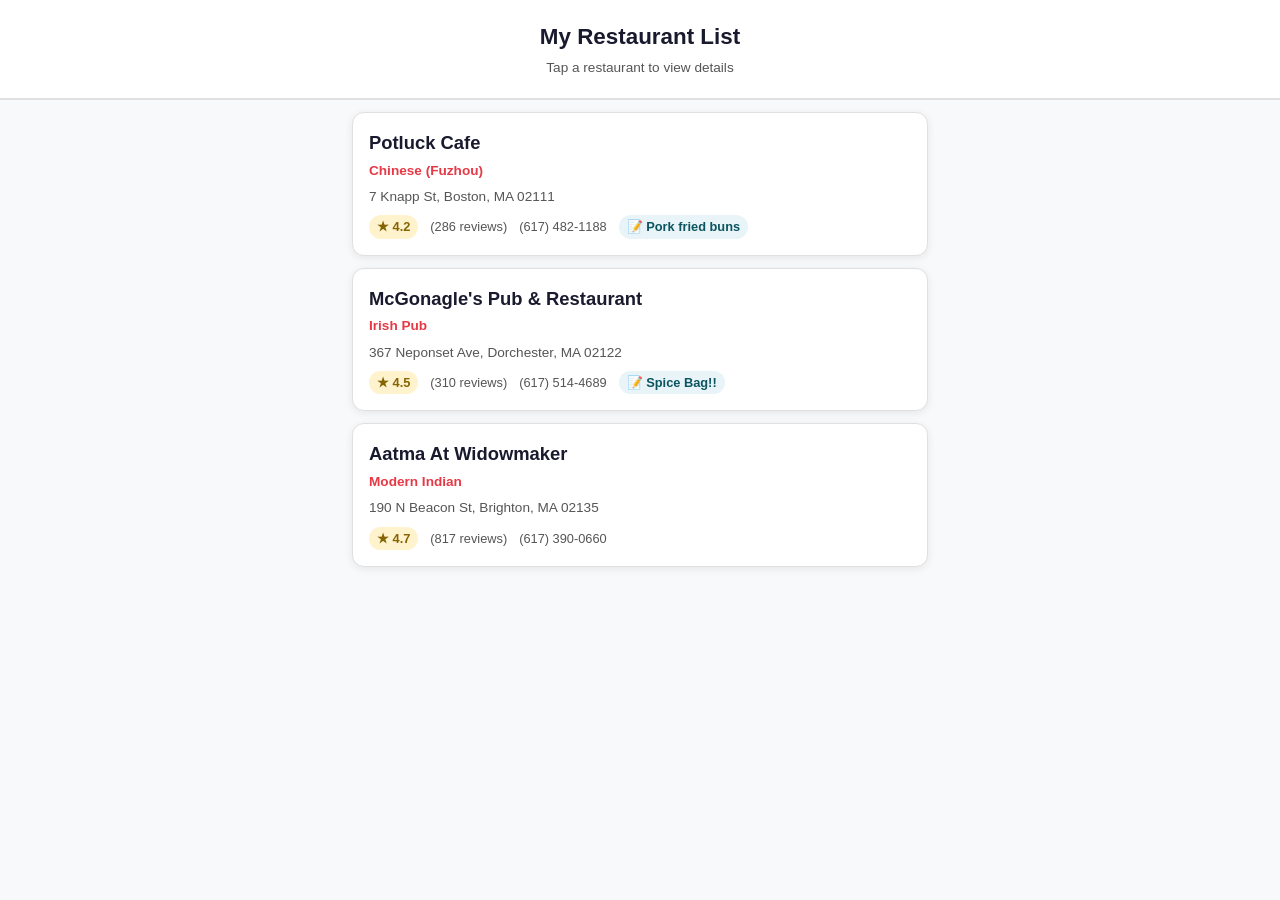
==== preview.html @ 77246dd3 "Update preview.html maps URLs to CID-based format" ====
<!DOCTYPE html>
<html lang="en">
<head>
  <meta charset="UTF-8">
  <meta name="viewport" content="width=device-width, initial-scale=1.0">
  <title>My Restaurant List — Preview</title>
  <style>
    :root {
      --bg: #f8f9fa;
      --card-bg: #ffffff;
      --text: #1a1a2e;
      --text-secondary: #555;
      --accent: #e63946;
      --accent-light: #ffd6d9;
      --border: #e0e0e0;
      --rating-bg: #fff3cd;
      --tag-bg: #e8f4f8;
      --shadow: 0 2px 8px rgba(0,0,0,0.08);
    }
    * { margin: 0; padding: 0; box-sizing: border-box; }
    body { font-family: -apple-system, BlinkMacSystemFont, 'Segoe UI', Roboto, sans-serif; background: var(--bg); color: var(--text); line-height: 1.5; }
    header { background: var(--card-bg); padding: 20px 16px; text-align: center; border-bottom: 2px solid var(--border); position: sticky; top: 0; z-index: 100; }
    header h1 { font-size: 1.4rem; font-weight: 700; }
    #subtitle { font-size: 0.85rem; color: var(--text-secondary); margin-top: 4px; }
    main { padding: 12px; max-width: 600px; margin: 0 auto; }
    .restaurant-card { background: var(--card-bg); border-radius: 12px; padding: 16px; margin-bottom: 12px; box-shadow: var(--shadow); cursor: pointer; border: 1px solid var(--border); }
    .restaurant-card:active { transform: scale(0.98); }
    .restaurant-card .name { font-size: 1.15rem; font-weight: 700; margin-bottom: 4px; }
    .restaurant-card .cuisine { font-size: 0.85rem; color: var(--accent); font-weight: 600; margin-bottom: 6px; }
    .restaurant-card .address { font-size: 0.85rem; color: var(--text-secondary); margin-bottom: 8px; }
    .restaurant-card .meta { display: flex; gap: 12px; flex-wrap: wrap; align-items: center; }
    .rating { background: var(--rating-bg); color: #856404; font-size: 0.8rem; font-weight: 700; padding: 2px 8px; border-radius: 20px; }
    .review-count { font-size: 0.8rem; color: var(--text-secondary); }
    .phone { font-size: 0.8rem; color: var(--text-secondary); }
    .user-note { background: var(--tag-bg); color: #0c5460; font-size: 0.8rem; font-weight: 600; padding: 2px 8px; border-radius: 20px; }
    .detail-view { background: var(--card-bg); border-radius: 12px; padding: 16px; box-shadow: var(--shadow); border: 1px solid var(--border); }
    .detail-header { display: flex; justify-content: space-between; align-items: flex-start; margin-bottom: 12px; }
    .detail-header h2 { font-size: 1.2rem; font-weight: 700; flex: 1; }
    .back-btn { background: var(--accent); color: white; border: none; padding: 6px 14px; border-radius: 20px; font-size: 0.85rem; font-weight: 600; cursor: pointer; margin-left: 10px; }
    .detail-info { margin-bottom: 16px; padding-bottom: 12px; border-bottom: 1px solid var(--border); }
    .detail-info p { font-size: 0.9rem; margin-bottom: 6px; }
    .detail-info .label { font-weight: 600; }
    .detail-info .value { color: var(--text-secondary); }
    .hours-grid { display: grid; grid-template-columns: auto 1fr; gap: 2px 12px; font-size: 0.85rem; margin-bottom: 12px; }
    .hours-grid .day { font-weight: 600; }
    .hours-grid .time { color: var(--text-secondary); }
    .hours-grid .closed { color: var(--accent); font-weight: 600; }
    .user-note-detail { background: var(--tag-bg); border-left: 3px solid #0c5460; padding: 10px 14px; border-radius: 0 8px 8px 0; margin-bottom: 16px; font-size: 0.9rem; color: #0c5460; }
    .map-link { display: inline-block; background: var(--accent); color: white; text-decoration: none; padding: 10px 20px; border-radius: 25px; font-size: 0.9rem; font-weight: 600; margin-bottom: 16px; text-align: center; width: 100%; }
    .menu-section { margin-bottom: 20px; }
    .menu-section-title { font-size: 1rem; font-weight: 700; color: var(--accent); padding-bottom: 6px; border-bottom: 2px solid var(--accent-light); margin-bottom: 10px; }
    .menu-item { padding: 10px 0; border-bottom: 1px solid var(--border); }
    .menu-item:last-child { border-bottom: none; }
    .menu-item-header { display: flex; justify-content: space-between; align-items: baseline; }
    .menu-item-name { font-weight: 600; font-size: 0.95rem; flex: 1; }
    .menu-item-price { font-weight: 700; font-size: 0.9rem; color: var(--accent); white-space: nowrap; margin-left: 12px; }
    .menu-item-notes { font-size: 0.82rem; color: var(--text-secondary); margin-top: 3px; font-style: italic; }
    .restaurant-notes { background: var(--tag-bg); padding: 12px 14px; border-radius: 8px; font-size: 0.9rem; color: #0c5460; margin-bottom: 16px; }
    .loading { text-align: center; padding: 40px; color: var(--text-secondary); }
  </style>
</head>
<body>
  <header>
    <h1>My Restaurant List</h1>
    <p id="subtitle">Tap a restaurant to view details</p>
  </header>
  <main id="app"></main>
  <script>
    const restaurants = [
      {
        name: "Potluck Cafe",
        address: "7 Knapp St, Boston, MA 02111",
        phone: "(617) 482-1188",
        cuisine: "Chinese (Fuzhou)",
        rating: 4.2,
        review_count: 286,
        hours: { Mon: "11:00 AM - 8:00 PM", Tue: "11:00 AM - 8:00 PM", Wed: "11:00 AM - 8:00 PM", Thu: "11:00 AM - 8:00 PM", Fri: "11:00 AM - 8:00 PM", Sat: "11:00 AM - 8:00 PM", Sun: "11:00 AM - 8:00 PM" },
        notes: "Pork fried buns",
        maps_url: "https://www.google.com/maps/?cid=9104509255542460442",
        menu: {
          Appetizers: [
            { name: "Pork Fried Buns (生煎包)", price: 10.00, notes: "8 pcs, Pan-fried soup dumplings" },
            { name: "Pork Gyoza (猪肉饺子)", price: 7.95, notes: "6 pcs, Steamed or Fried" },
            { name: "Takoyaki (たこ焼き)", price: 8.95, notes: "8 pcs, Grilled Octopus Ball" },
            { name: "Edamame (毛豆)", price: 6.50, notes: "Steamed, Sea Salted" },
            { name: "Vegetable Tempura (蔬菜天妇罗)", price: 8.55 },
            { name: "Shrimp Tempura (大虾天妇罗)", price: 9.95 },
            { name: "Spring Roll (春卷)", price: 6.95, notes: "4 pcs" },
            { name: "Pork Katsu (猪排)", price: 8.95 },
            { name: "Fried Chicken Wings", price: 7.95, notes: "Crispy, 4 Pcs" },
            { name: "Seaweed Salad", price: 6.25 },
            { name: "Karaage (唐扬)", price: 8.95 },
            { name: "Scallion Pancake", price: 7.95 },
            { name: "Crab Rangoon", price: 7.95 }
          ],
          Ramen: [
            { name: "Sliced Beef Ramen", price: 16.95 },
            { name: "Dan Dan Noodles (担担面)", price: 14.95, notes: "Spicy, minced pork, potatoes, mushrooms" }
          ],
          "Donburi (Rice Bowls)": [
            { name: "Beef Don (牛肉饭)", price: 11.95 },
            { name: "Eel Don (鳗鱼饭)", price: 13.95 },
            { name: "Katsu Don (猪排饭)", price: 10.95 },
            { name: "Karaage Don (唐扬饭)", price: 10.95 },
            { name: "Fried Egg with Tomato", price: 9.95 }
          ],
          Teriyaki: [
            { name: "Chicken Teriyaki", price: 9.95, notes: "Cabbage, white rice, green bean" },
            { name: "Beef Teriyaki", price: 11.95 },
            { name: "Vegetable Teriyaki", price: 9.95 }
          ],
          "Classic Dishes": [
            { name: "Salted Chicken", price: 2.50, notes: "Poached in salt water and fish sauce" },
            { name: "Fish Balls", price: 3.00, notes: "Stuffed with spicy minced pork" },
            { name: "Pan-fried Dumplings", price: 4.95, notes: "Pork and Chinese chives, black vinegar" },
            { name: "Fried Oysters", price: 8.95 },
            { name: "Oyster Pancake", price: 8.95 },
            { name: "Stir-fried Lamb", price: 8.95 },
            { name: "Stir-fried Clams and Bok Choy", price: 13.95 },
            { name: "Clam and Loofah Soup", price: 9.25 },
            { name: "Dungeness Crab on Lotus Leaf", price: 20.95 },
            { name: "Lychee Pork", price: 8.50 },
            { name: "Sweet and Sour Sliced Fish", price: 10.50 },
            { name: "Peapod Tendrils", price: 12.95 },
            { name: "Crispy Dry Bamboo", price: 7.95 },
            { name: "Fuzhou Fried Rice", price: 7.95 }
          ],
          Sides: [
            { name: "White Rice", price: 2.00 }
          ]
        }
      },
      {
        name: "McGonagle's Pub & Restaurant",
        address: "367 Neponset Ave, Dorchester, MA 02122",
        phone: "(617) 514-4689",
        cuisine: "Irish Pub",
        rating: 4.5,
        review_count: 310,
        hours: { Mon: "11:00 AM - 1:00 AM", Tue: "11:00 AM - 1:00 AM", Wed: "11:00 AM - 1:00 AM", Thu: "11:00 AM - 1:00 AM", Fri: "11:00 AM - 2:00 AM", Sat: "10:00 AM - 2:00 AM", Sun: "10:00 AM - 1:00 AM" },
        notes: "Spice Bag!!",
        maps_url: "https://www.google.com/maps/?cid=2776405075296497070",
        menu: {
          Breakfast: [
            { name: "MC G Breakfast Roll", price: 15.00, notes: "Hash Browns and Toast" }
          ],
          Appetizers: [
            { name: "Pretzels and Beer Cheese", price: 12.00, notes: "Fan favorite" },
            { name: "Pig in a Blanket", price: 14.00, notes: "Sausage rolls — highly praised" }
          ],
          Entrees: [
            { name: "Bangers and Mash", price: 27.00 },
            { name: "Fish and Chips", price: 28.00, notes: "Crispy batter, fresh haddock" },
            { name: "Irish Stew", price: 27.00 },
            { name: "Irish Chicken Curry", price: 26.00 },
            { name: "Chicken Tenders", price: 16.00 },
            { name: "Spice Bag", price: 22.00, notes: "Well-liked chicken spice bag" },
            { name: "Steak Tips" },
            { name: "Burgers", price_range: "$15 - $18" }
          ],
          Pizza: [
            { name: "Pub Pizzas", price_range: "$16 - $20" }
          ],
          Sides: [
            { name: "Guinness", notes: "One of the best poured pints in the area" }
          ]
        }
      },
      {
        name: "Aatma At Widowmaker",
        address: "190 N Beacon St, Brighton, MA 02135",
        phone: "(617) 390-0660",
        cuisine: "Modern Indian",
        rating: 4.7,
        review_count: 817,
        hours: { Mon: "Closed", Tue: "4:00 PM - 9:30 PM", Wed: "4:00 PM - 9:30 PM", Thu: "4:00 PM - 9:30 PM", Fri: "4:00 PM - 9:30 PM", Sat: "4:00 PM - 9:30 PM", Sun: "4:00 PM - 8:00 PM" },
        notes: "",
        maps_url: "https://www.google.com/maps/?cid=5378652117383452278",
        menu: {
          Signature: [
            { name: "The Aatma Burger", price: 20.00, notes: "Two masala-spiced halal beef patties, Aatma sauce, achari onions, Amul cheese. With Chaat-er Tots. GF upon request +$1" },
            { name: "Better Butter Chicken", price: 19.00, notes: "Halal chicken, Amul butter, cashew and tomato gravy" },
            { name: "Clay Pot Lamb Belly Biryani", price: 24.00, notes: "Halal lamb belly, aged basmati rice, clay pot" },
            { name: "Indira's Dal", price: 13.00, notes: "Slow-cooked lentil stew, green chiles, ajwain. Named after a mentor" }
          ],
          "Street Food": [
            { name: "Fried Idli Chaat", price: 15.00, notes: "Fried idlis, hand-ground dried chiles, tamarind-ginger chutney, yogurt, cilantro" },
            { name: "Widowmaker Bhajji's", notes: "Indian fritters" }
          ],
          Kebabs: [
            { name: "Lamb Seekh Kebab" }
          ],
          Dosa: [
            { name: "Benne Dosa", notes: "Fermented rice/lentil batter, blistered in butter, stuffed with spiced potato" }
          ],
          Sides: [
            { name: "Naan", price_range: "$4 - $6" },
            { name: "Rice", price_range: "$5 - $8" }
          ],
          Beverages: [
            { name: "Masala Chai", price: 6.00, notes: "House-made, oat milk, toasted spices" },
            { name: "Mango Lassi", price: 9.00, notes: "Rose syrup, creamy, tart, floral" }
          ],
          Notes: "All meat is halal. Counter-service. No reservations. Walk-ins always welcome."
        }
      }
    ];

    const app = document.getElementById('app');

    function esc(str) {
      if (!str) return '';
      const d = document.createElement('div');
      d.appendChild(document.createTextNode(str));
      return d.innerHTML;
    }

    function renderList() {
      let html = '';
      restaurants.forEach((r, idx) => {
        html += `<div class="restaurant-card" onclick="showDetail(${idx})">`;
        html += `<div class="name">${esc(r.name)}</div>`;
        html += `<div class="cuisine">${esc(r.cuisine)}</div>`;
        html += `<div class="address">${esc(r.address)}</div>`;
        html += `<div class="meta">`;
        html += `<span class="rating">★ ${r.rating}</span>`;
        html += `<span class="review-count">(${r.review_count} reviews)</span>`;
        html += `<span class="phone">${esc(r.phone)}</span>`;
        if (r.notes) html += `<span class="user-note">📝 ${esc(r.notes)}</span>`;
        html += `</div></div>`;
      });
      app.innerHTML = html;
    }

    function showDetail(idx) {
      const r = restaurants[idx];
      let html = '<div class="detail-view">';
      html += `<div class="detail-header"><h2>${esc(r.name)}</h2><button class="back-btn" onclick="renderList()">← Back</button></div>`;
      html += `<div class="detail-info">`;
      html += `<p><span class="label">Address:</span> <span class="value">${esc(r.address)}</span></p>`;
      html += `<p><span class="label">Phone:</span> <span class="value"><a href="tel:${r.phone.replace(/\s/g,'')}">${esc(r.phone)}</a></span></p>`;
      html += `<p><span class="label">Rating:</span> <span class="value">★ ${r.rating} (${r.review_count} reviews)</span></p>`;
      html += `<p><span class="label">Cuisine:</span> <span class="value">${esc(r.cuisine)}</span></p>`;
      html += `</div>`;
      const days = ['Sun','Mon','Tue','Wed','Thu','Fri','Sat'];
      html += '<div class="hours-grid">';
      days.forEach(d => {
        const h = r.hours[d];
        html += `<span class="day">${d}</span><span class="value ${h==='Closed'?'closed':''}">${esc(h)}</span>`;
      });
      html += '</div>';
      if (r.notes) html += `<div class="user-note-detail">📝 ${esc(r.notes)}</div>`;
      html += `<a href="${r.maps_url}" class="map-link">📍 Open in Google Maps</a>`;
      for (const [section, items] of Object.entries(r.menu)) {
        if (section === 'Notes') {
          html += `<div class="restaurant-notes">${esc(items)}</div>`;
          continue;
        }
        html += `<div class="menu-section"><div class="menu-section-title">${esc(section)}</div>`;
        if (Array.isArray(items)) {
          items.forEach(item => {
            html += '<div class="menu-item">';
            html += `<div class="menu-item-header"><span class="menu-item-name">${esc(item.name)}</span>`;
            if (item.price) html += `<span class="menu-item-price">$${item.price.toFixed(2)}</span>`;
            if (item.price_range) html += `<span class="menu-item-price">${esc(item.price_range)}</span>`;
            html += '</div>';
            if (item.notes) html += `<div class="menu-item-notes">${esc(item.notes)}</div>`;
            html += '</div>';
          });
        }
        html += '</div>';
      }
      html += '</div>';
      app.innerHTML = html;
      window.scrollTo({ top: 0, behavior: 'smooth' });
    }

    window.showDetail = showDetail;
    renderList();
  </script>
</body>
</html>
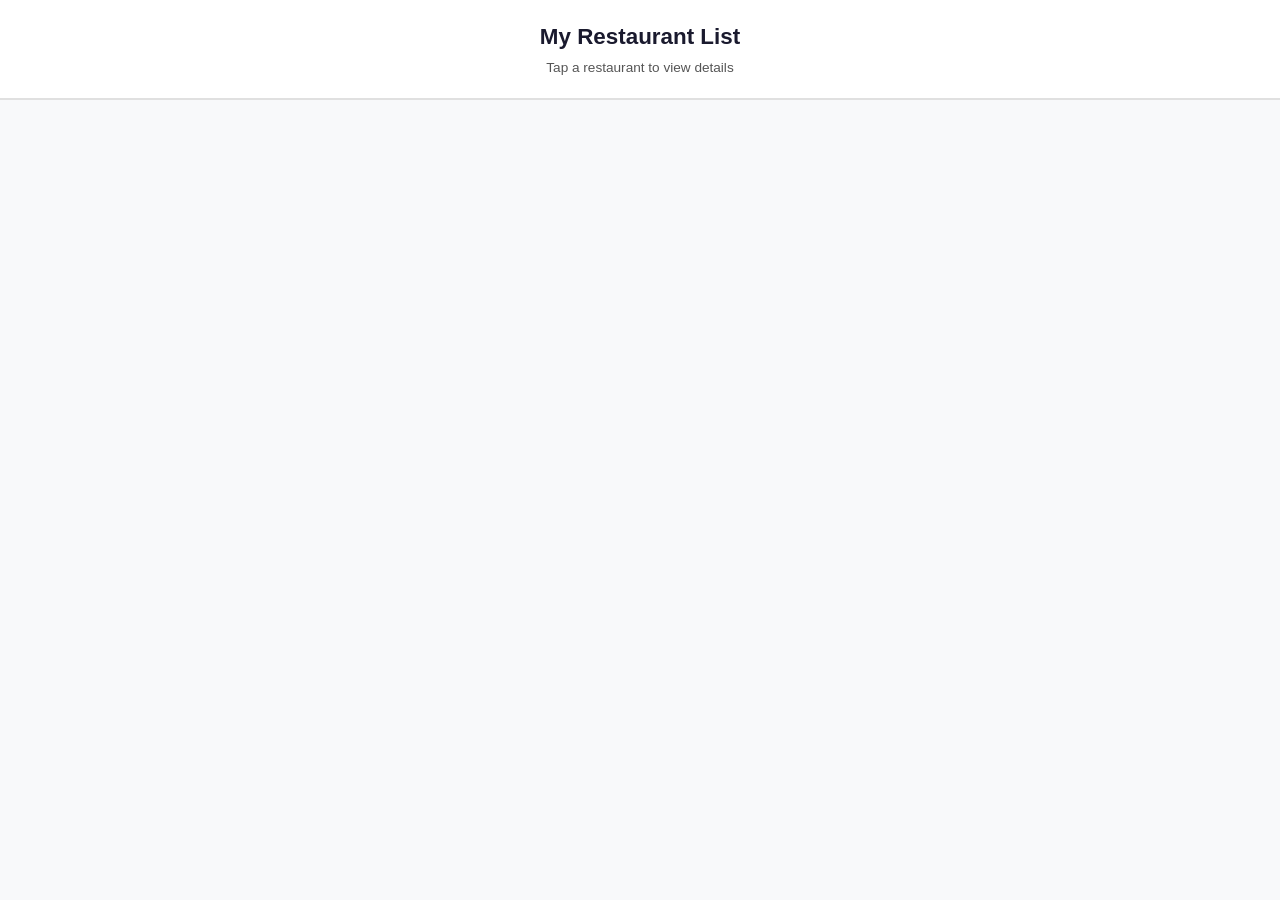
==== commit f7a24b34: "Add cuisine and location tagging system with filtering - Add tags.cuisine and tags.location fields t" ====
--- a/preview.html
+++ b/preview.html
@@ -56,7 +56,23 @@
     .menu-item-price { font-weight: 700; font-size: 0.9rem; color: var(--accent); white-space: nowrap; margin-left: 12px; }
     .menu-item-notes { font-size: 0.82rem; color: var(--text-secondary); margin-top: 3px; font-style: italic; }
     .restaurant-notes { background: var(--tag-bg); padding: 12px 14px; border-radius: 8px; font-size: 0.9rem; color: #0c5460; margin-bottom: 16px; }
-    .loading { text-align: center; padding: 40px; color: var(--text-secondary); }
+    .no-results { text-align: center; padding: 30px; color: var(--text-secondary); }
+    .filter-section { margin-bottom: 12px; }
+    .filter-title { font-size: 0.9rem; font-weight: 700; margin-bottom: 8px; color: var(--text); }
+    .filter-group { margin-bottom: 8px; }
+    .filter-group-label { font-size: 0.8rem; font-weight: 700; color: var(--accent); display: block; margin-bottom: 4px; text-transform: uppercase; }
+    .filter-checkbox { font-size: 0.82rem; display: block; padding: 2px 0; color: var(--text-secondary); cursor: pointer; }
+    .filter-checkbox input { margin-right: 4px; vertical-align: middle; }
+    .clear-filters { background: none; border: 1px solid var(--border); padding: 4px 12px; border-radius: 16px; font-size: 0.8rem; color: var(--text-secondary); cursor: pointer; margin-bottom: 8px; }
+    .clear-filters:hover { background: var(--border); }
+    .filter-count { font-size: 0.8rem; color: var(--text-secondary); margin-bottom: 8px; font-weight: 600; }
+    .tags { display: flex; gap: 4px; flex-wrap: wrap; margin-bottom: 6px; }
+    .tag { font-size: 0.75rem; padding: 1px 8px; border-radius: 12px; font-weight: 600; }
+    .tag-cuisine { background: #fff3cd; color: #856404; }
+    .tag-location { background: #e8f4f8; color: #0c5460; }
+    .detail-tags { margin-bottom: 12px; padding: 8px 12px; background: #f8f9fa; border-radius: 8px; font-size: 0.85rem; }
+    .detail-tags .label { font-weight: 700; margin-right: 6px; }
+    .detail-tags .tag { margin-right: 4px; }
   </style>
 </head>
 <body>
@@ -77,6 +93,7 @@
         hours: { Mon: "11:00 AM - 8:00 PM", Tue: "11:00 AM - 8:00 PM", Wed: "11:00 AM - 8:00 PM", Thu: "11:00 AM - 8:00 PM", Fri: "11:00 AM - 8:00 PM", Sat: "11:00 AM - 8:00 PM", Sun: "11:00 AM - 8:00 PM" },
         notes: "Pork fried buns",
         maps_url: "https://www.google.com/maps/?cid=9104509255542460442",
+        tags: { cuisine: ["Chinese", "Fuzhou", "Dumplings", "Ramen"], location: ["Downtown", "Chinatown"] },
         menu: {
           Appetizers: [
             { name: "Pork Fried Buns (生煎包)", price: 10.00, notes: "8 pcs, Pan-fried soup dumplings" },
@@ -140,6 +157,7 @@
         hours: { Mon: "11:00 AM - 1:00 AM", Tue: "11:00 AM - 1:00 AM", Wed: "11:00 AM - 1:00 AM", Thu: "11:00 AM - 1:00 AM", Fri: "11:00 AM - 2:00 AM", Sat: "10:00 AM - 2:00 AM", Sun: "10:00 AM - 1:00 AM" },
         notes: "Spice Bag!!",
         maps_url: "https://www.google.com/maps/?cid=2776405075296497070",
+        tags: { cuisine: ["Irish", "Pub"], location: ["Dorchester", "Neponset"] },
         menu: {
           Breakfast: [
             { name: "MC G Breakfast Roll", price: 15.00, notes: "Hash Browns and Toast" }
@@ -176,6 +194,7 @@
         hours: { Mon: "Closed", Tue: "4:00 PM - 9:30 PM", Wed: "4:00 PM - 9:30 PM", Thu: "4:00 PM - 9:30 PM", Fri: "4:00 PM - 9:30 PM", Sat: "4:00 PM - 9:30 PM", Sun: "4:00 PM - 8:00 PM" },
         notes: "",
         maps_url: "https://www.google.com/maps/?cid=5378652117383452278",
+        tags: { cuisine: ["Indian", "Modern Indian"], location: ["Brighton"] },
         menu: {
           Signature: [
             { name: "The Aatma Burger", price: 20.00, notes: "Two masala-spiced halal beef patties, Aatma sauce, achari onions, Amul cheese. With Chaat-er Tots. GF upon request +$1" },
@@ -207,28 +226,94 @@
     ];
 
     const app = document.getElementById('app');
-
-    function esc(str) {
-      if (!str) return '';
-      const d = document.createElement('div');
-      d.appendChild(document.createTextNode(str));
-      return d.innerHTML;
+    let activeFilters = { cuisine: [], location: [] };
+
+    function getAllTags() {
+      const cuisines = new Set();
+      const locations = new Set();
+      restaurants.forEach(r => {
+        (r.tags?.cuisine || []).forEach(c => cuisines.add(c));
+        (r.tags?.location || []).forEach(l => locations.add(l));
+      });
+      return { cuisines: Array.from(cuisines).sort(), locations: Array.from(locations).sort() };
+    }
+
+    function filterRestaurants() {
+      if (activeFilters.cuisine.length === 0 && activeFilters.location.length === 0) {
+        return restaurants;
+      }
+      return restaurants.filter(r => {
+        const rTags = r.tags || {};
+        const cuisineMatch = activeFilters.cuisine.length === 0 || activeFilters.cuisine.some(f => (rTags.cuisine || []).includes(f));
+        const locationMatch = activeFilters.location.length === 0 || activeFilters.location.some(f => (rTags.location || []).includes(f));
+        return cuisineMatch && locationMatch;
+      });
+    }
+
+    function toggleFilter(type, tag) {
+      const arr = activeFilters[type];
+      const idx = arr.indexOf(tag);
+      if (idx >= 0) { arr.splice(idx, 1); } else { arr.push(tag); }
+      renderList();
+    }
+
+    function clearFilters() {
+      activeFilters = { cuisine: [], location: [] };
+      renderList();
     }
 
     function renderList() {
+      const tags = getAllTags();
+      const filtered = filterRestaurants();
       let html = '';
-      restaurants.forEach((r, idx) => {
-        html += `<div class="restaurant-card" onclick="showDetail(${idx})">`;
-        html += `<div class="name">${esc(r.name)}</div>`;
-        html += `<div class="cuisine">${esc(r.cuisine)}</div>`;
-        html += `<div class="address">${esc(r.address)}</div>`;
-        html += `<div class="meta">`;
-        html += `<span class="rating">★ ${r.rating}</span>`;
-        html += `<span class="review-count">(${r.review_count} reviews)</span>`;
-        html += `<span class="phone">${esc(r.phone)}</span>`;
-        if (r.notes) html += `<span class="user-note">📝 ${esc(r.notes)}</span>`;
-        html += `</div></div>`;
-      });
+      // Filter section
+      html += '<div class="filter-section">';
+      html += '<h3 class="filter-title">Filter by:</h3>';
+      if (tags.cuisines.length > 0) {
+        html += '<div class="filter-group">';
+        html += '<span class="filter-group-label">Cuisine</span>';
+        tags.cuisines.forEach(tag => {
+          const checked = activeFilters.cuisine.includes(tag) ? 'checked' : '';
+          html += `<label class="filter-checkbox"><input type="checkbox" onchange="toggleFilter('cuisine', '${tag}')" ${checked}>${esc(tag)}</label>`;
+        });
+        html += '</div>';
+      }
+      if (tags.locations.length > 0) {
+        html += '<div class="filter-group">';
+        html += '<span class="filter-group-label">Location</span>';
+        tags.locations.forEach(tag => {
+          const checked = activeFilters.location.includes(tag) ? 'checked' : '';
+          html += `<label class="filter-checkbox"><input type="checkbox" onchange="toggleFilter('location', '${tag}')" ${checked}>${esc(tag)}</label>`;
+        });
+        html += '</div>';
+      }
+      if (activeFilters.cuisine.length > 0 || activeFilters.location.length > 0) {
+        html += '<button class="clear-filters" onclick="clearFilters()">Clear filters</button>';
+      }
+      html += `<div class="filter-count">${filtered.length} of ${restaurants.length} restaurants</div>`;
+      html += '</div>';
+      // Cards
+      if (filtered.length === 0) {
+        html += '<p class="no-results">No restaurants match your filters.</p>';
+      } else {
+        filtered.forEach((r, idx) => {
+          const origIdx = restaurants.indexOf(r);
+          html += `<div class="restaurant-card" onclick="showDetail(${origIdx})">`;
+          html += `<div class="name">${esc(r.name)}</div>`;
+          html += `<div class="cuisine">${esc(r.cuisine)}</div>`;
+          html += '<div class="tags">';
+          (r.tags?.cuisine || []).forEach(t => { html += `<span class="tag tag-cuisine">${esc(t)}</span>`; });
+          (r.tags?.location || []).forEach(t => { html += `<span class="tag tag-location">${esc(t)}</span>`; });
+          html += '</div>';
+          html += `<div class="address">${esc(r.address)}</div>`;
+          html += `<div class="meta">`;
+          html += `<span class="rating">★ ${r.rating}</span>`;
+          html += `<span class="review-count">(${r.review_count} reviews)</span>`;
+          html += `<span class="phone">${esc(r.phone)}</span>`;
+          if (r.notes) html += `<span class="user-note">📝 ${esc(r.notes)}</span>`;
+          html += `</div></div>`;
+        });
+      }
       app.innerHTML = html;
     }
 
@@ -241,6 +326,17 @@
       html += `<p><span class="label">Phone:</span> <span class="value"><a href="tel:${r.phone.replace(/\s/g,'')}">${esc(r.phone)}</a></span></p>`;
       html += `<p><span class="label">Rating:</span> <span class="value">★ ${r.rating} (${r.review_count} reviews)</span></p>`;
       html += `<p><span class="label">Cuisine:</span> <span class="value">${esc(r.cuisine)}</span></p>`;
+      if (r.tags) {
+        html += '<div class="detail-tags">';
+        if (r.tags.cuisine && r.tags.cuisine.length > 0) {
+          html += '<span class="label">Tags:</span> ';
+          r.tags.cuisine.forEach(t => { html += `<span class="tag tag-cuisine">${esc(t)}</span>`; });
+          if (r.tags.location && r.tags.location.length > 0) {
+            r.tags.location.forEach(t => { html += `<span class="tag tag-location">${esc(t)}</span>`; });
+          }
+        }
+        html += '</div>';
+      }
       html += `</div>`;
       const days = ['Sun','Mon','Tue','Wed','Thu','Fri','Sat'];
       html += '<div class="hours-grid">';
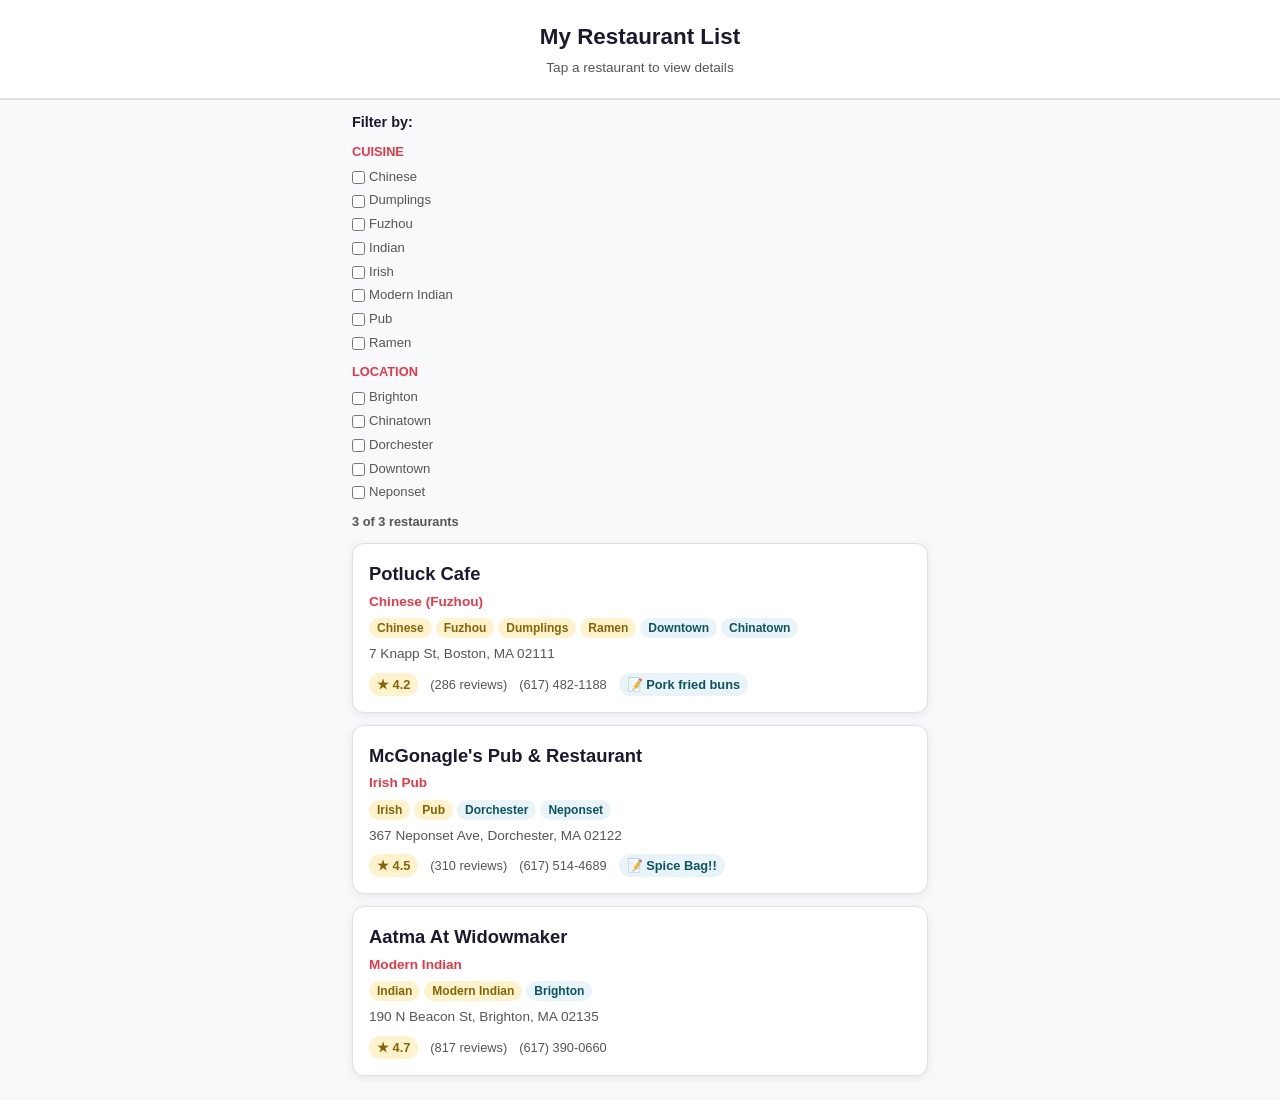
==== commit 920b0307: "Fix preview.html: restore missing esc() function" ====
--- a/preview.html
+++ b/preview.html
@@ -228,6 +228,13 @@
     const app = document.getElementById('app');
     let activeFilters = { cuisine: [], location: [] };
 
+    function esc(str) {
+      if (!str) return '';
+      const d = document.createElement('div');
+      d.appendChild(document.createTextNode(str));
+      return d.innerHTML;
+    }
+
     function getAllTags() {
       const cuisines = new Set();
       const locations = new Set();
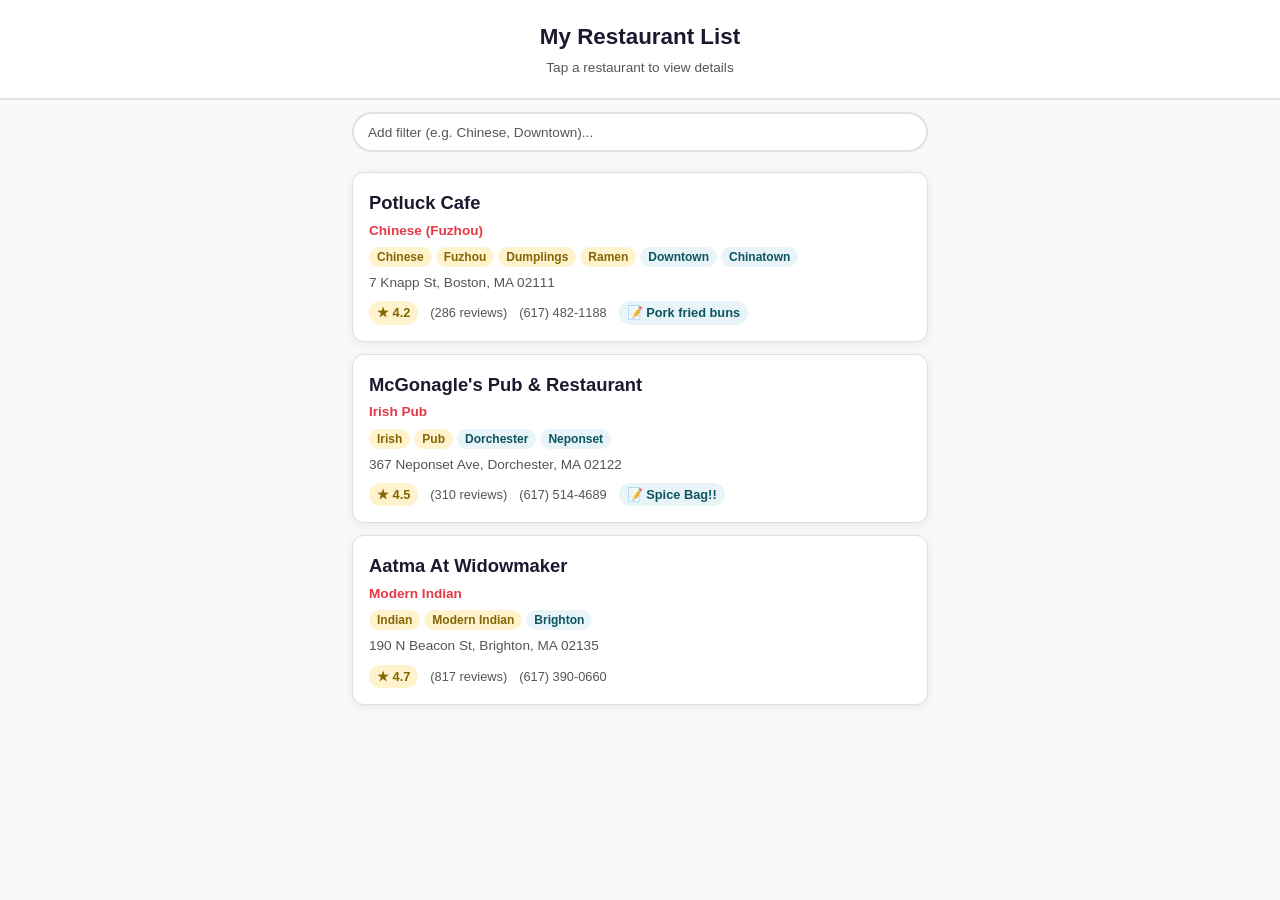
==== commit d123dea1: "Replace checkbox filters with text input + autocomplete chips - Single search input replaces checkbo" ====
--- a/preview.html
+++ b/preview.html
@@ -58,13 +58,63 @@
     .restaurant-notes { background: var(--tag-bg); padding: 12px 14px; border-radius: 8px; font-size: 0.9rem; color: #0c5460; margin-bottom: 16px; }
     .no-results { text-align: center; padding: 30px; color: var(--text-secondary); }
     .filter-section { margin-bottom: 12px; }
-    .filter-title { font-size: 0.9rem; font-weight: 700; margin-bottom: 8px; color: var(--text); }
-    .filter-group { margin-bottom: 8px; }
-    .filter-group-label { font-size: 0.8rem; font-weight: 700; color: var(--accent); display: block; margin-bottom: 4px; text-transform: uppercase; }
-    .filter-checkbox { font-size: 0.82rem; display: block; padding: 2px 0; color: var(--text-secondary); cursor: pointer; }
-    .filter-checkbox input { margin-right: 4px; vertical-align: middle; }
-    .clear-filters { background: none; border: 1px solid var(--border); padding: 4px 12px; border-radius: 16px; font-size: 0.8rem; color: var(--text-secondary); cursor: pointer; margin-bottom: 8px; }
-    .clear-filters:hover { background: var(--border); }
+    .filter-input-wrap { margin-bottom: 8px; }
+    .filter-input {
+      width: 100%;
+      padding: 10px 14px;
+      border: 2px solid var(--border);
+      border-radius: 25px;
+      font-size: 0.9rem;
+      background: var(--card-bg);
+      color: var(--text);
+      outline: none;
+      transition: border-color 0.15s ease;
+      box-sizing: border-box;
+    }
+    .filter-input:focus { border-color: var(--accent); }
+    .filter-input::placeholder { color: var(--text-secondary); font-size: 0.85rem; }
+    .suggestions { position: relative; max-height: 200px; overflow-y: auto; }
+    .suggestion-item {
+      padding: 8px 14px;
+      cursor: pointer;
+      font-size: 0.85rem;
+      color: var(--text-secondary);
+      border-radius: 8px;
+      margin-bottom: 2px;
+      transition: background 0.1s ease;
+    }
+    .suggestion-item:hover,
+    .suggestion-item.active { background: var(--border); color: var(--text); }
+    .suggestion-item mark { background: #ffe066; color: var(--text); font-weight: 700; border-radius: 2px; padding: 0 2px; }
+    .active-filters { display: flex; flex-wrap: wrap; gap: 6px; margin-bottom: 8px; }
+    .chip {
+      display: inline-flex;
+      align-items: center;
+      gap: 4px;
+      padding: 4px 10px;
+      border-radius: 20px;
+      font-size: 0.82rem;
+      font-weight: 600;
+      background: #e8f4f8;
+      color: #0c5460;
+      cursor: pointer;
+      user-select: none;
+      transition: background 0.1s ease;
+    }
+    .chip:hover { background: #d0e8f0; }
+    .chip-remove {
+      display: inline-flex;
+      align-items: center;
+      justify-content: center;
+      width: 16px;
+      height: 16px;
+      border-radius: 50%;
+      background: rgba(0,0,0,0.1);
+      font-size: 0.75rem;
+      line-height: 1;
+      margin-left: 2px;
+    }
+    .chip-remove:hover { background: var(--accent); color: white; }
     .filter-count { font-size: 0.8rem; color: var(--text-secondary); margin-bottom: 8px; font-weight: 600; }
     .tags { display: flex; gap: 4px; flex-wrap: wrap; margin-bottom: 6px; }
     .tag { font-size: 0.75rem; padding: 1px 8px; border-radius: 12px; font-weight: 600; }
@@ -227,6 +277,7 @@
 
     const app = document.getElementById('app');
     let activeFilters = { cuisine: [], location: [] };
+    let _inputValue = '';
 
     function esc(str) {
       if (!str) return '';
@@ -235,14 +286,25 @@
       return d.innerHTML;
     }
 
-    function getAllTags() {
+    function getAllTagValues() {
+      const allTags = new Set();
+      restaurants.forEach(r => {
+        (r.tags?.cuisine || []).forEach(c => allTags.add(c));
+        (r.tags?.location || []).forEach(l => allTags.add(l));
+      });
+      return Array.from(allTags).sort();
+    }
+
+    function getTagCategory(tag) {
       const cuisines = new Set();
       const locations = new Set();
       restaurants.forEach(r => {
         (r.tags?.cuisine || []).forEach(c => cuisines.add(c));
         (r.tags?.location || []).forEach(l => locations.add(l));
       });
-      return { cuisines: Array.from(cuisines).sort(), locations: Array.from(locations).sort() };
+      if (cuisines.has(tag)) return 'cuisine';
+      if (locations.has(tag)) return 'location';
+      return 'unknown';
     }
 
     function filterRestaurants() {
@@ -257,47 +319,90 @@
       });
     }
 
-    function toggleFilter(type, tag) {
-      const arr = activeFilters[type];
-      const idx = arr.indexOf(tag);
-      if (idx >= 0) { arr.splice(idx, 1); } else { arr.push(tag); }
+    function addFilter(tag) {
+      const cat = getTagCategory(tag);
+      if (cat === 'cuisine' && !activeFilters.cuisine.includes(tag)) activeFilters.cuisine.push(tag);
+      else if (cat === 'location' && !activeFilters.location.includes(tag)) activeFilters.location.push(tag);
       renderList();
     }
 
-    function clearFilters() {
-      activeFilters = { cuisine: [], location: [] };
+    function removeFilter(tag) {
+      const idx = activeFilters.cuisine.indexOf(tag);
+      if (idx >= 0) activeFilters.cuisine.splice(idx, 1);
+      const idx2 = activeFilters.location.indexOf(tag);
+      if (idx2 >= 0) activeFilters.location.splice(idx2, 1);
       renderList();
     }
 
+    function highlightSuggestions(suggestions) {
+      const suggestionsEl = document.getElementById('suggestions');
+      if (!suggestionsEl) return;
+      suggestionsEl.innerHTML = suggestions.map((s, i) => {
+        const cat = getTagCategory(s);
+        const icon = cat === 'cuisine' ? '🍽' : '📍';
+        const highlighted = s.replace(
+          new RegExp(`(${_inputValue.replace(/[.*+?^${}()|[\\]\\]/g, '\\\\$&')})`, 'gi'),
+          '<mark>$1</mark>'
+        );
+        return `<div class="suggestion-item" data-index="${i}" onclick="selectSuggestion('${esc(s)}')" onmouseenter="highlightIndex(${i})">${icon} ${highlighted}</div>`;
+      }).join('');
+    }
+
+    function handleInput() {
+      const input = document.getElementById('filter-input');
+      if (input) { _inputValue = input.value; renderList(); }
+    }
+
+    function handleKeyDown(e) {
+      if (e.key === 'Enter') {
+        const input = document.getElementById('filter-input');
+        const val = input ? input.value.trim() : '';
+        if (val) { addFilter(val); _inputValue = ''; input.value = ''; renderList(); }
+      }
+    }
+
+    function highlightIndex(idx) {
+      const items = document.querySelectorAll('.suggestion-item');
+      items.forEach((item, i) => { item.classList.toggle('active', i === idx); });
+    }
+
+    function selectSuggestion(tag) {
+      addFilter(tag);
+      _inputValue = '';
+      document.getElementById('filter-input').value = '';
+      renderList();
+    }
+
+    function showDropdown() { renderList(); }
+
+    function hideDropdown() {
+      setTimeout(() => { const sg = document.getElementById('suggestions'); if (sg) sg.innerHTML = ''; }, 200);
+    }
+
     function renderList() {
-      const tags = getAllTags();
+      const allTags = getAllTagValues();
       const filtered = filterRestaurants();
+      const allActive = [...activeFilters.cuisine, ...activeFilters.location];
+      const suggestions = allTags.filter(t =>
+        !allActive.includes(t) && t.toLowerCase().includes(_inputValue.toLowerCase())
+      );
       let html = '';
-      // Filter section
+      // Filter input
       html += '<div class="filter-section">';
-      html += '<h3 class="filter-title">Filter by:</h3>';
-      if (tags.cuisines.length > 0) {
-        html += '<div class="filter-group">';
-        html += '<span class="filter-group-label">Cuisine</span>';
-        tags.cuisines.forEach(tag => {
-          const checked = activeFilters.cuisine.includes(tag) ? 'checked' : '';
-          html += `<label class="filter-checkbox"><input type="checkbox" onchange="toggleFilter('cuisine', '${tag}')" ${checked}>${esc(tag)}</label>`;
-        });
-        html += '</div>';
-      }
-      if (tags.locations.length > 0) {
-        html += '<div class="filter-group">';
-        html += '<span class="filter-group-label">Location</span>';
-        tags.locations.forEach(tag => {
-          const checked = activeFilters.location.includes(tag) ? 'checked' : '';
-          html += `<label class="filter-checkbox"><input type="checkbox" onchange="toggleFilter('location', '${tag}')" ${checked}>${esc(tag)}</label>`;
-        });
-        html += '</div>';
-      }
-      if (activeFilters.cuisine.length > 0 || activeFilters.location.length > 0) {
-        html += '<button class="clear-filters" onclick="clearFilters()">Clear filters</button>';
-      }
-      html += `<div class="filter-count">${filtered.length} of ${restaurants.length} restaurants</div>`;
+      html += '<div class="filter-input-wrap">';
+      html += `<input type="text" id="filter-input" class="filter-input" placeholder="Add filter (e.g. Chinese, Downtown)..." value="${esc(_inputValue)}" oninput="handleInput()" onkeydown="handleKeyDown(event)" onfocus="showDropdown()" onblur="hideDropdown()" />`;
+      html += '</div>';
+      html += '<div id="suggestions" class="suggestions"></div>';
+      html += '<div class="active-filters">';
+      allActive.forEach(tag => {
+        const cat = getTagCategory(tag);
+        const icon = cat === 'cuisine' ? '🍽' : '📍';
+        html += `<span class="chip" onclick="removeFilter('${tag}')">${icon} ${esc(tag)} <span class="chip-remove">×</span></span>`;
+      });
+      html += '</div>';
+      if (allActive.length > 0) {
+        html += `<div class="filter-count">${filtered.length} of ${restaurants.length} restaurants</div>`;
+      }
       html += '</div>';
       // Cards
       if (filtered.length === 0) {
@@ -322,6 +427,10 @@
         });
       }
       app.innerHTML = html;
+      // Highlight suggestions after render
+      if (suggestions.length > 0 && _inputValue.length > 0) {
+        highlightSuggestions(suggestions);
+      }
     }
 
     function showDetail(idx) {
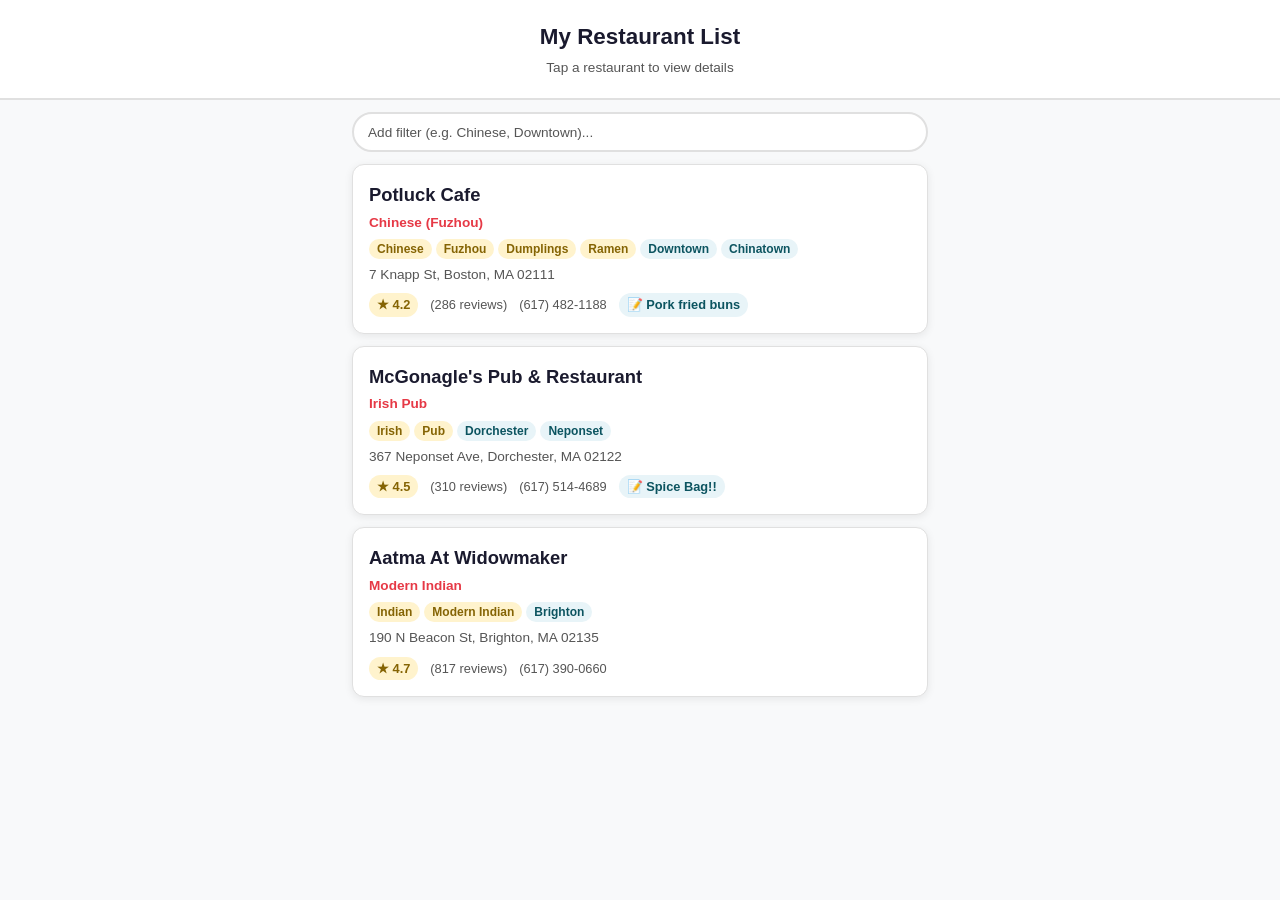
==== commit 9f0d5be8: "Fix filter chips visibility and dropdown styling - Inline handlers on input (addEventListener lost o" ====
--- a/preview.html
+++ b/preview.html
@@ -334,74 +334,20 @@
       renderList();
     }
 
-    function highlightSuggestions(suggestions) {
-      const suggestionsEl = document.getElementById('suggestions');
-      if (!suggestionsEl) return;
-      suggestionsEl.innerHTML = suggestions.map((s, i) => {
-        const cat = getTagCategory(s);
-        const icon = cat === 'cuisine' ? '🍽' : '📍';
-        const highlighted = s.replace(
-          new RegExp(`(${_inputValue.replace(/[.*+?^${}()|[\\]\\]/g, '\\\\$&')})`, 'gi'),
-          '<mark>$1</mark>'
-        );
-        return `<div class="suggestion-item" data-index="${i}" onclick="selectSuggestion('${esc(s)}')" onmouseenter="highlightIndex(${i})">${icon} ${highlighted}</div>`;
-      }).join('');
-    }
-
-    function handleInput() {
-      const input = document.getElementById('filter-input');
-      if (input) { _inputValue = input.value; renderList(); }
-    }
-
-    function handleKeyDown(e) {
-      if (e.key === 'Enter') {
-        const input = document.getElementById('filter-input');
-        const val = input ? input.value.trim() : '';
-        if (val) { addFilter(val); _inputValue = ''; input.value = ''; renderList(); }
-      }
-    }
-
-    function highlightIndex(idx) {
-      const items = document.querySelectorAll('.suggestion-item');
-      items.forEach((item, i) => { item.classList.toggle('active', i === idx); });
-    }
-
-    function selectSuggestion(tag) {
-      addFilter(tag);
-      _inputValue = '';
-      document.getElementById('filter-input').value = '';
-      renderList();
-    }
-
-    function showDropdown() { renderList(); }
-
-    function hideDropdown() {
-      setTimeout(() => { const sg = document.getElementById('suggestions'); if (sg) sg.innerHTML = ''; }, 200);
-    }
-
     function renderList() {
       const allTags = getAllTagValues();
       const filtered = filterRestaurants();
       const allActive = [...activeFilters.cuisine, ...activeFilters.location];
-      const suggestions = allTags.filter(t =>
-        !allActive.includes(t) && t.toLowerCase().includes(_inputValue.toLowerCase())
-      );
       let html = '';
-      // Filter input
+      // Filter input (recreated each time with inline handlers)
       html += '<div class="filter-section">';
-      html += '<div class="filter-input-wrap">';
-      html += `<input type="text" id="filter-input" class="filter-input" placeholder="Add filter (e.g. Chinese, Downtown)..." value="${esc(_inputValue)}" oninput="handleInput()" onkeydown="handleKeyDown(event)" onfocus="showDropdown()" onblur="hideDropdown()" />`;
-      html += '</div>';
+      html += `<input type="text" id="filter-input" class="filter-input" placeholder="Add filter (e.g. Chinese, Downtown)..." value="${esc(_inputValue)}" oninput="handleInput(event)" onkeydown="handleKeyDown(event)" onfocus="showDropdown()" onblur="hideDropdown()" />`;
       html += '<div id="suggestions" class="suggestions"></div>';
-      html += '<div class="active-filters">';
-      allActive.forEach(tag => {
-        const cat = getTagCategory(tag);
-        const icon = cat === 'cuisine' ? '🍽' : '📍';
-        html += `<span class="chip" onclick="removeFilter('${tag}')">${icon} ${esc(tag)} <span class="chip-remove">×</span></span>`;
-      });
-      html += '</div>';
+      html += '<div id="active-filters" class="active-filters"></div>';
       if (allActive.length > 0) {
-        html += `<div class="filter-count">${filtered.length} of ${restaurants.length} restaurants</div>`;
+        html += `<div class="filter-count" id="filter-count">${filtered.length} of ${restaurants.length} restaurants</div>`;
+      } else {
+        html += '<div id="filter-count" style="display:none"></div>';
       }
       html += '</div>';
       // Cards
@@ -427,10 +373,101 @@
         });
       }
       app.innerHTML = html;
-      // Highlight suggestions after render
-      if (suggestions.length > 0 && _inputValue.length > 0) {
-        highlightSuggestions(suggestions);
-      }
+      // Render chips
+      renderChips(allActive);
+      // Render count
+      updateFilterCount(filtered.length);
+      // Render suggestions if input has text
+      if (_inputValue.length > 0) {
+        updateSuggestions(allTags);
+      }
+    }
+
+    function renderChips(allActive) {
+      const container = document.getElementById('active-filters');
+      if (!container) return;
+      container.innerHTML = allActive.map(tag => {
+        const cat = getTagCategory(tag);
+        const icon = cat === 'cuisine' ? '🍽' : '📍';
+        return `<span class="chip" onclick="removeFilter('${esc(tag)}')">${icon} ${esc(tag)} <span class="chip-remove">×</span></span>`;
+      }).join('');
+    }
+
+    function updateFilterCount(count) {
+      const el = document.getElementById('filter-count');
+      if (!el) return;
+      el.textContent = `${count} of ${restaurants.length} restaurants`;
+      el.style.display = activeFilters.cuisine.length > 0 || activeFilters.location.length > 0 ? 'block' : 'none';
+    }
+
+    function updateSuggestions(allTags) {
+      const suggestionsEl = document.getElementById('suggestions');
+      if (!suggestionsEl) return;
+      const allActive = [...activeFilters.cuisine, ...activeFilters.location];
+      const suggestions = allTags.filter(t =>
+        !allActive.includes(t) && t.toLowerCase().includes(_inputValue.toLowerCase())
+      );
+      if (suggestions.length === 0) {
+        suggestionsEl.innerHTML = '';
+        return;
+      }
+      suggestionsEl.innerHTML = suggestions.map((s, i) => {
+        const cat = getTagCategory(s);
+        const icon = cat === 'cuisine' ? '🍽' : '📍';
+        const highlighted = s.replace(
+          new RegExp(`(${_inputValue.replace(/[.*+?^${}()|[\\]\\]/g, '\\\\$&')})`, 'gi'),
+          '<mark>$1</mark>'
+        );
+        return `<div class="suggestion-item" data-index="${i}" onclick="selectSuggestion('${esc(s)}')" onmouseenter="highlightIndex(${i})">${icon} ${highlighted}</div>`;
+      }).join('');
+    }
+
+    function handleInput(e) {
+      _inputValue = e.target.value;
+      updateSuggestions(getAllTagValues());
+    }
+
+    function handleKeyDown(e) {
+      if (e.key === 'Enter') {
+        const val = e.target.value.trim();
+        if (val) {
+          const allTags = getAllTagValues();
+          const allActive = [...activeFilters.cuisine, ...activeFilters.location];
+          // Auto-select matching suggestion (exact or partial)
+          const match = allTags.find(t =>
+            !allActive.includes(t) && t.toLowerCase().includes(val.toLowerCase())
+          );
+          if (match) {
+            addFilter(match);
+          } else {
+            addFilter(val);
+          }
+          _inputValue = '';
+          e.target.value = '';
+          e.target.blur();
+          updateSuggestions(getAllTagValues());
+        }
+      }
+    }
+
+    function highlightIndex(idx) {
+      const items = document.querySelectorAll('.suggestion-item');
+      items.forEach((item, i) => { item.classList.toggle('active', i === idx); });
+    }
+
+    function selectSuggestion(tag) {
+      addFilter(tag);
+      _inputValue = '';
+      const input = document.getElementById('filter-input');
+      if (input) {
+        input.value = '';
+        input.blur();
+      }
+      updateSuggestions(getAllTagValues());
+    }
+
+    function showDropdown() {
+      updateSuggestions(getAllTagValues());
     }
 
     function showDetail(idx) {
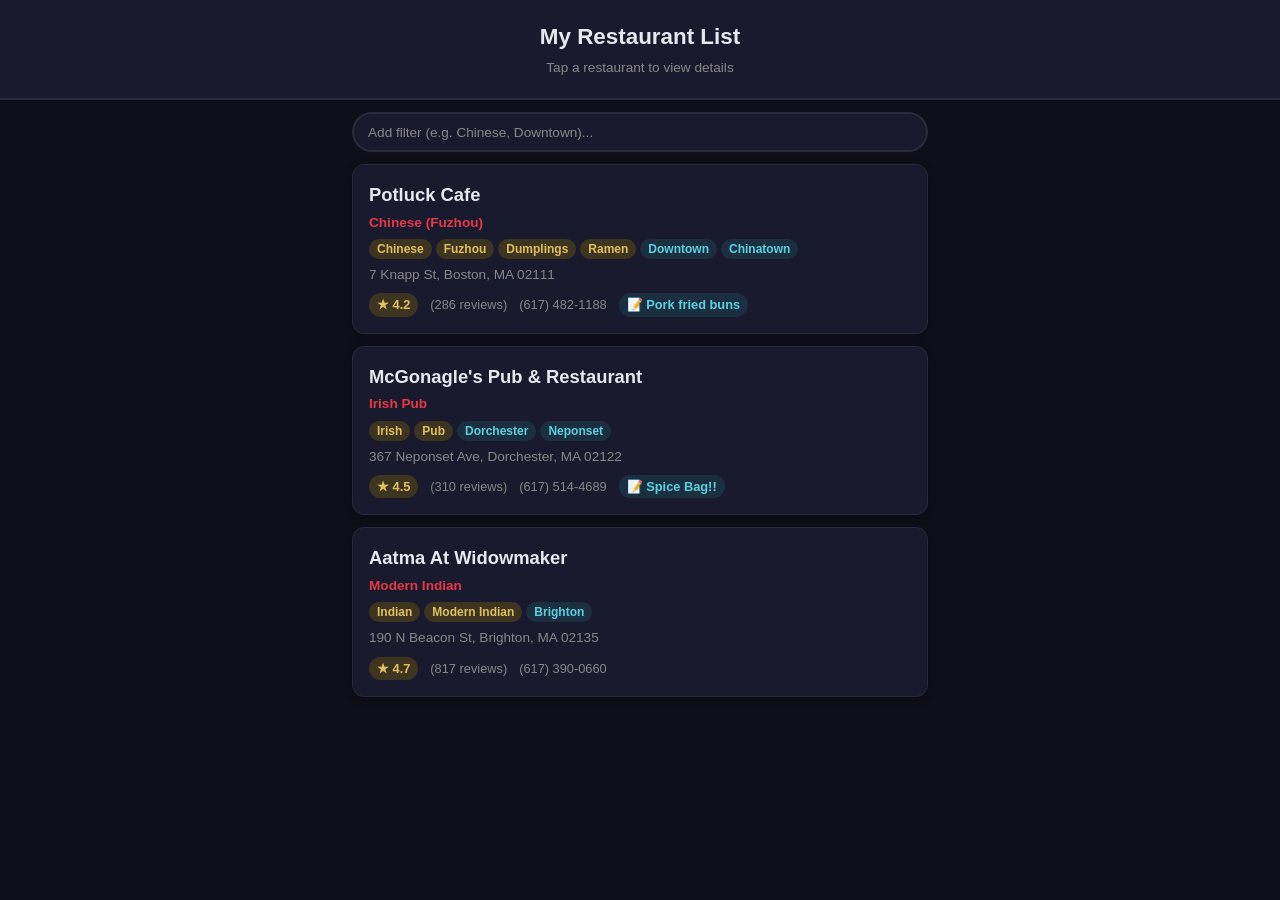
==== commit 3d77f7f6: "Full dark mode theme — CSS variables + hardcoded colors css/style.css:   --bg: #0f0f1a, --card-bg: #" ====
--- a/preview.html
+++ b/preview.html
@@ -6,16 +6,16 @@
   <title>My Restaurant List — Preview</title>
   <style>
     :root {
-      --bg: #f8f9fa;
-      --card-bg: #ffffff;
-      --text: #1a1a2e;
-      --text-secondary: #555;
+      --bg: #0f0f1a;
+      --card-bg: #1a1a2e;
+      --text: #e8e8ef;
+      --text-secondary: #888;
       --accent: #e63946;
-      --accent-light: #ffd6d9;
-      --border: #e0e0e0;
-      --rating-bg: #fff3cd;
-      --tag-bg: #e8f4f8;
-      --shadow: 0 2px 8px rgba(0,0,0,0.08);
+      --accent-light: #4a2025;
+      --border: #2a2a3e;
+      --rating-bg: #3d3520;
+      --tag-bg: #1a3040;
+      --shadow: 0 2px 8px rgba(0,0,0,0.3);
     }
     * { margin: 0; padding: 0; box-sizing: border-box; }
     body { font-family: -apple-system, BlinkMacSystemFont, 'Segoe UI', Roboto, sans-serif; background: var(--bg); color: var(--text); line-height: 1.5; }
@@ -29,10 +29,10 @@
     .restaurant-card .cuisine { font-size: 0.85rem; color: var(--accent); font-weight: 600; margin-bottom: 6px; }
     .restaurant-card .address { font-size: 0.85rem; color: var(--text-secondary); margin-bottom: 8px; }
     .restaurant-card .meta { display: flex; gap: 12px; flex-wrap: wrap; align-items: center; }
-    .rating { background: var(--rating-bg); color: #856404; font-size: 0.8rem; font-weight: 700; padding: 2px 8px; border-radius: 20px; }
+    .rating { background: var(--rating-bg); color: #e0c060; font-size: 0.8rem; font-weight: 700; padding: 2px 8px; border-radius: 20px; }
     .review-count { font-size: 0.8rem; color: var(--text-secondary); }
     .phone { font-size: 0.8rem; color: var(--text-secondary); }
-    .user-note { background: var(--tag-bg); color: #0c5460; font-size: 0.8rem; font-weight: 600; padding: 2px 8px; border-radius: 20px; }
+    .user-note { background: var(--tag-bg); color: #60d0e0; font-size: 0.8rem; font-weight: 600; padding: 2px 8px; border-radius: 20px; }
     .detail-view { background: var(--card-bg); border-radius: 12px; padding: 16px; box-shadow: var(--shadow); border: 1px solid var(--border); }
     .detail-header { display: flex; justify-content: space-between; align-items: flex-start; margin-bottom: 12px; }
     .detail-header h2 { font-size: 1.2rem; font-weight: 700; flex: 1; }
@@ -118,9 +118,9 @@
     .filter-count { font-size: 0.8rem; color: var(--text-secondary); margin-bottom: 8px; font-weight: 600; }
     .tags { display: flex; gap: 4px; flex-wrap: wrap; margin-bottom: 6px; }
     .tag { font-size: 0.75rem; padding: 1px 8px; border-radius: 12px; font-weight: 600; }
-    .tag-cuisine { background: #fff3cd; color: #856404; }
-    .tag-location { background: #e8f4f8; color: #0c5460; }
-    .detail-tags { margin-bottom: 12px; padding: 8px 12px; background: #f8f9fa; border-radius: 8px; font-size: 0.85rem; }
+    .tag-cuisine { background: #3d3520; color: #e0c060; }
+    .tag-location { background: #1a3040; color: #60d0e0; }
+    .detail-tags { margin-bottom: 12px; padding: 8px 12px; background: #14142a; border-radius: 8px; font-size: 0.85rem; }
     .detail-tags .label { font-weight: 700; margin-right: 6px; }
     .detail-tags .tag { margin-right: 4px; }
   </style>
@@ -403,6 +403,10 @@
     function updateSuggestions(allTags) {
       const suggestionsEl = document.getElementById('suggestions');
       if (!suggestionsEl) return;
+      if (_inputValue.length < 2) {
+        suggestionsEl.innerHTML = '';
+        return;
+      }
       const allActive = [...activeFilters.cuisine, ...activeFilters.location];
       const suggestions = allTags.filter(t =>
         !allActive.includes(t) && t.toLowerCase().includes(_inputValue.toLowerCase())
